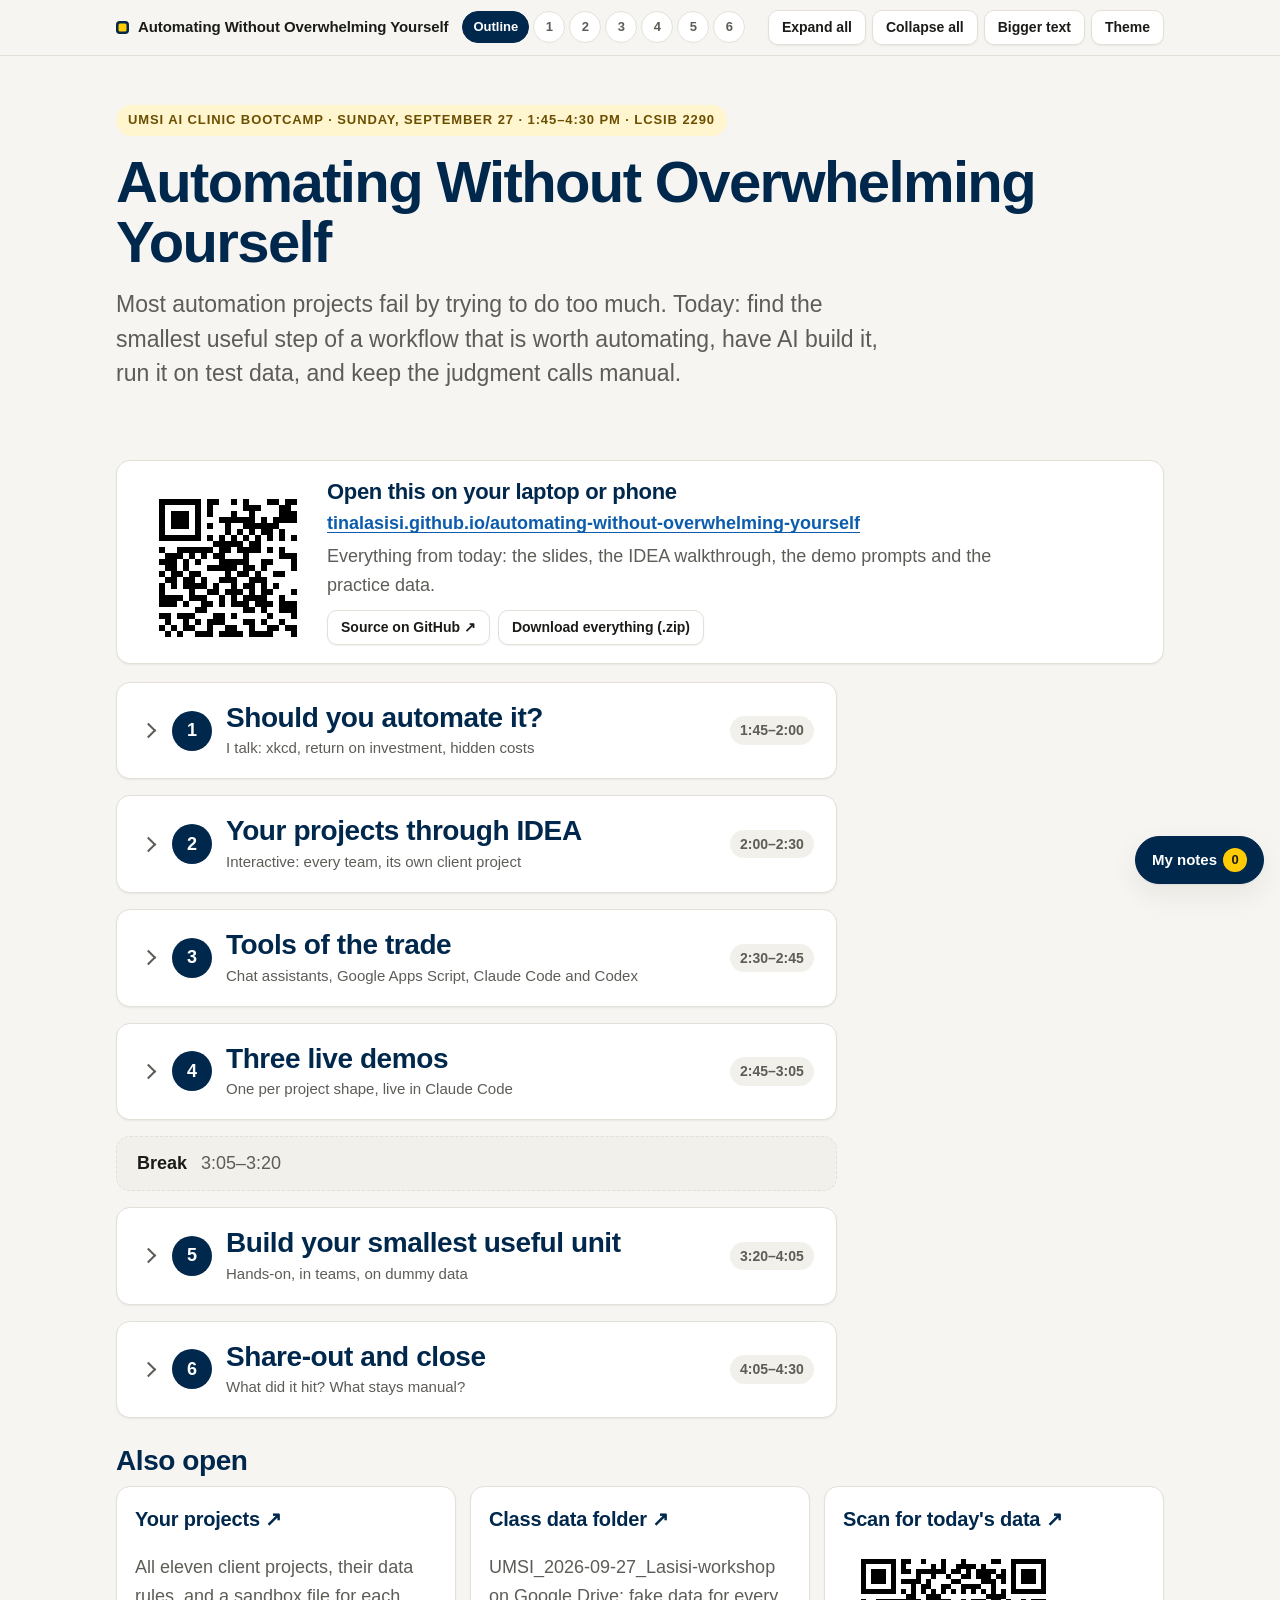
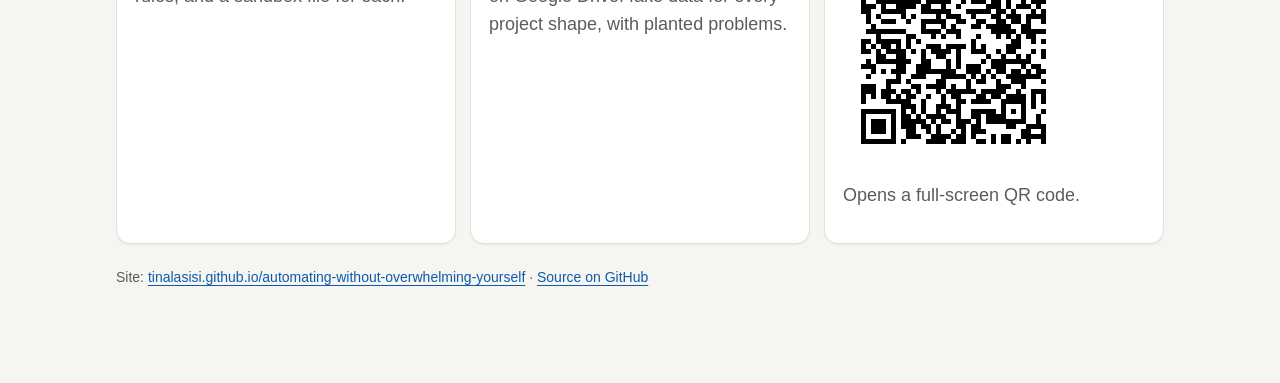
==== site/index.html @ 1454ea63 "Cache-bust shared assets so the notes feature loads immediately Co-Authored-By: Claude Opus 5.5 <nor" ====
<!doctype html>
<html lang="en">
<head>
<meta charset="utf-8">
<meta name="viewport" content="width=device-width, initial-scale=1">
<title>Workshop Outline</title>
<link rel="stylesheet" href="assets/shared.css?v=3">
<script src="assets/shared.js?v=3"></script>
<style>
.now-line{margin:14px 0 0;font-weight:700;color:var(--maize-ink);min-height:1.5em}
.agenda{list-style:none;margin:18px 0 0;padding:0}
.agenda>li{margin:0}
details.section>summary .num{flex:none;width:40px;height:40px;border-radius:50%;background:var(--accent);color:var(--accent-ink);display:grid;place-items:center;font-weight:700;font-size:18px}
details.section>summary .ttl{display:flex;flex-direction:column;gap:2px;min-width:0}
details.section>summary .ttl small{font-size:15px;color:var(--muted);font-weight:400}
details.section.is-now{border-color:var(--maize);box-shadow:0 0 0 3px var(--maize-bg)}
details.section.is-past{opacity:.6}
.section-body ul{margin:4px 0 14px;padding-left:22px}
.section-body li{margin:4px 0}
.open-row{display:flex;flex-wrap:wrap;gap:8px;align-items:center}
.break-row{display:flex;align-items:center;gap:14px;padding:12px 20px;margin:14px 0;border:1px dashed var(--line);border-radius:var(--radius);color:var(--muted);background:var(--surface-2)}
.break-row strong{color:var(--ink)}
.also{margin-top:26px}
.also .grid{margin-top:8px}
.share-card{display:flex;gap:22px;align-items:center;flex-wrap:wrap;background:var(--surface);border:1px solid var(--line);border-radius:var(--radius);padding:18px 22px;margin:8px 0 6px;box-shadow:var(--shadow-sm)}
.share-card .qr{background:#fff;border-radius:12px;padding:8px;line-height:0;flex:none}
.share-card .qr svg{width:150px;height:150px}
.share-card h2{font-size:22px;margin:0 0 4px}
.share-card p{margin:4px 0}
.share-card .url{font-weight:650;word-break:break-all}
.share-card .links{display:flex;gap:8px;flex-wrap:wrap;margin-top:10px}
</style>
</head>
<body>
<header class="topbar"><div class="page">
  <a class="brand" href="index.html">Automating Without Overwhelming Yourself</a>
  <nav class="section-nav" aria-label="Workshop sections">
    <a href="index.html" aria-current="page">Outline</a><a href="01-should-you-automate.html" target="_blank" rel="noopener">1</a><a href="02-idea-your-projects.html" target="_blank" rel="noopener">2</a><a href="03-tools-of-the-trade.html" target="_blank" rel="noopener">3</a><a href="04-live-demos.html" target="_blank" rel="noopener">4</a><a href="05-hands-on.html" target="_blank" rel="noopener">5</a><a href="06-share-and-close.html" target="_blank" rel="noopener">6</a>
  </nav>
  <div class="tools">
    <button type="button" data-expand-all>Expand all</button>
    <button type="button" data-collapse-all>Collapse all</button>
    <button type="button" data-present-toggle aria-label="Bigger text for the projector">Bigger text</button>
    <button type="button" data-theme-toggle aria-label="Switch light or dark">Theme</button>
  </div>
</div></header>
<main class="page">
  <section class="hero">
    <div class="kicker">UMSI AI Clinic Bootcamp · Sunday, September 27 · 1:45–4:30 pm · LCSIB 2290</div>
    <h1>Automating Without Overwhelming Yourself</h1>
    <p class="lede">Most automation projects fail by trying to do too much. Today: find the smallest useful step of a workflow that is worth automating, have AI build it, run it on test data, and keep the judgment calls manual.</p>
    <p class="now-line" id="now" aria-live="polite"></p>
  </section>

  <section class="share-card" aria-label="Open this site">
    <div class="qr" role="img" aria-label="QR code that opens this site"><svg width="246" height="246" class="segno"><g transform="scale(6)"><path fill="#fff" d="M0 0h41v41h-41z"/><path class="qrline" stroke="#000" d="M2 2.5h7m1 0h2m2 0h1m1 0h1m3 0h2m1 0h2m3 0h1m3 0h7m-37 1h1m5 0h1m1 0h1m5 0h3m3 0h2m3 0h2m1 0h1m1 0h1m5 0h1m-37 1h1m1 0h3m1 0h1m1 0h1m3 0h1m2 0h1m4 0h3m2 0h4m1 0h1m1 0h3m1 0h1m-37 1h1m1 0h3m1 0h1m3 0h6m1 0h1m1 0h4m1 0h2m1 0h2m1 0h1m1 0h3m1 0h1m-37 1h1m1 0h3m1 0h1m1 0h1m2 0h1m2 0h6m5 0h1m2 0h1m1 0h1m1 0h3m1 0h1m-37 1h1m5 0h1m4 0h1m1 0h1m1 0h1m1 0h2m1 0h1m2 0h1m1 0h2m3 0h1m5 0h1m-37 1h7m1 0h1m1 0h1m1 0h1m1 0h1m1 0h1m1 0h1m1 0h1m1 0h1m1 0h1m1 0h1m1 0h1m1 0h7m-28 1h5m1 0h2m8 0h3m-28 1h1m2 0h6m1 0h2m1 0h4m1 0h1m1 0h1m3 0h1m1 0h4m2 0h1m1 0h3m-36 1h3m1 0h1m1 0h1m1 0h2m3 0h1m5 0h4m2 0h2m1 0h1m1 0h3m1 0h1m-36 1h3m1 0h1m1 0h1m3 0h5m2 0h2m3 0h2m1 0h4m1 0h3m1 0h1m1 0h1m-36 1h2m1 0h1m3 0h5m1 0h2m1 0h1m4 0h1m1 0h1m1 0h1m2 0h3m1 0h4m-37 1h1m1 0h2m1 0h2m4 0h1m1 0h2m1 0h1m2 0h2m2 0h1m6 0h1m5 0h1m-36 1h2m1 0h2m1 0h1m2 0h3m2 0h3m5 0h1m1 0h4m3 0h2m-34 1h1m1 0h1m1 0h4m1 0h1m2 0h1m1 0h2m1 0h1m1 0h1m4 0h1m1 0h2m2 0h1m1 0h5m-37 1h1m4 0h1m2 0h2m1 0h3m1 0h1m1 0h2m3 0h1m1 0h1m3 0h1m2 0h1m1 0h2m1 0h1m-37 1h4m1 0h3m2 0h1m1 0h1m1 0h4m2 0h1m4 0h3m2 0h1m3 0h2m-36 1h3m1 0h1m2 0h2m1 0h1m1 0h3m1 0h3m1 0h3m2 0h1m1 0h1m3 0h1m1 0h2m-29 1h2m6 0h2m1 0h1m2 0h10m1 0h1m2 0h1m1 0h1m-37 1h2m1 0h3m3 0h2m1 0h1m5 0h1m3 0h4m2 0h3m1 0h2m2 0h1m-36 1h1m2 0h1m1 0h1m1 0h3m3 0h2m1 0h1m2 0h1m3 0h1m3 0h5m-33 1h1m1 0h1m1 0h2m2 0h1m2 0h2m2 0h1m2 0h2m1 0h3m1 0h3m4 0h1m1 0h1m-34 1h1m1 0h1m2 0h3m1 0h4m1 0h4m3 0h3m2 0h1m2 0h2m1 0h1m2 0h1m-34 1h2m6 0h2m1 0h1m2 0h1m2 0h1m2 0h1m2 0h1m4 0h6m-36 1h1m3 0h4m1 0h2m1 0h1m2 0h4m1 0h3m4 0h1m1 0h1m5 0h1m-37 1h3m1 0h2m1 0h1m5 0h2m1 0h2m1 0h3m1 0h1m3 0h2m3 0h2m-34 1h5m1 0h1m1 0h1m1 0h1m1 0h1m1 0h1m1 0h1m1 0h3m5 0h2m1 0h1m2 0h5m-37 1h1m1 0h2m1 0h1m3 0h1m1 0h5m4 0h1m5 0h1m4 0h1m2 0h1m-35 1h1m1 0h1m3 0h1m1 0h1m14 0h1m1 0h1m1 0h8m1 0h1m-29 1h1m1 0h2m1 0h1m1 0h2m1 0h3m1 0h1m2 0h1m2 0h1m3 0h1m1 0h1m-35 1h7m1 0h3m2 0h1m1 0h1m3 0h1m1 0h3m1 0h2m1 0h1m1 0h1m1 0h1m3 0h1m-37 1h1m5 0h1m1 0h1m3 0h9m3 0h2m1 0h2m3 0h1m2 0h2m-37 1h1m1 0h3m1 0h1m1 0h1m1 0h3m2 0h1m3 0h1m1 0h3m2 0h7m-33 1h1m1 0h3m1 0h1m1 0h2m1 0h1m1 0h2m1 0h3m2 0h3m2 0h5m2 0h1m2 0h1m-37 1h1m1 0h3m1 0h1m2 0h1m2 0h1m1 0h3m2 0h2m1 0h2m1 0h1m1 0h1m1 0h1m2 0h1m3 0h1m-37 1h1m5 0h1m2 0h1m1 0h2m1 0h1m1 0h5m5 0h1m2 0h1m2 0h5m-37 1h7m1 0h6m1 0h2m3 0h1m3 0h1m3 0h4m1 0h1m2 0h1"/></g></svg></div>
    <div>
      <h2>Open this on your laptop or phone</h2>
      <p class="url"><a href="https://tinalasisi.github.io/automating-without-overwhelming-yourself/">tinalasisi.github.io/automating-without-overwhelming-yourself</a></p>
      <p class="muted">Everything from today: the slides, the IDEA walkthrough, the demo prompts and the practice data.</p>
      <div class="links"><a class="btn" href="https://github.com/tinalasisi/automating-without-overwhelming-yourself" target="_blank" rel="noopener">Source on GitHub ↗</a><a class="btn" href="https://github.com/tinalasisi/automating-without-overwhelming-yourself/archive/refs/heads/main.zip">Download everything (.zip)</a></div>
    </div>
  </section>

  <ol class="agenda">
    <li><details class="section" data-start="1:45" data-end="2:00" data-title="Should you automate it?">
      <summary><span class="num">1</span><span class="ttl"><h2>Should you automate it?</h2><small>I talk: xkcd, return on investment, hidden costs</small></span><span class="meta">1:45–2:00</span></summary>
      <div class="section-body">
        <ul>
          <li>“Is It Worth the Time?” The original xkcd, and the math behind it</li>
          <li>Try it with a task of your own</li>
          <li>Return on investment, and the hidden costs: maintenance and over-engineering</li>
          <li>The value of manual processes</li>
          <li>Solving the wrong problem</li>
          <li>Today's thesis: the smallest useful unit</li>
        </ul>
        <div class="open-row"><a class="btn btn-primary btn-lg" href="01-should-you-automate.html" target="_blank" rel="noopener">Open section 1 ↗</a><span class="muted">opens in a new tab</span></div>
      </div>
    </details></li>

    <li><details class="section" data-start="2:00" data-end="2:30" data-title="Your projects through IDEA">
      <summary><span class="num">2</span><span class="ttl"><h2>Your projects through IDEA</h2><small>Interactive: every team, its own client project</small></span><span class="meta">2:00–2:30</span></summary>
      <div class="section-body">
        <ul>
          <li>Your eleven projects come in three shapes: intake → triage, pile → catalog, many sheets → one table</li>
          <li>The IDEA framework: Identify, Document, Experiment, Adjust</li>
          <li>Walk your project through IDEA, one step at a time</li>
          <li>Leave with your smallest useful unit named in one sentence</li>
        </ul>
        <div class="open-row"><a class="btn btn-primary btn-lg" href="02-idea-your-projects.html" target="_blank" rel="noopener">Open section 2 ↗</a><a class="btn" href="projects.html" target="_blank" rel="noopener">All eleven projects ↗</a></div>
      </div>
    </details></li>

    <li><details class="section" data-start="2:30" data-end="2:45" data-title="Tools of the trade">
      <summary><span class="num">3</span><span class="ttl"><h2>Tools of the trade</h2><small>Chat assistants, Google Apps Script, Claude Code and Codex</small></span><span class="meta">2:30–2:45</span></summary>
      <div class="section-body">
        <ul>
          <li>Match the tool to the task</li>
          <li>What your agent can touch: read, draft, send, delete</li>
          <li>It asks before it acts, and it follows house rules you write down</li>
          <li>What leaves your laptop, and why today is all dummy data</li>
          <li>Which tool fits your project?</li>
        </ul>
        <div class="open-row"><a class="btn btn-primary btn-lg" href="03-tools-of-the-trade.html" target="_blank" rel="noopener">Open section 3 ↗</a></div>
      </div>
    </details></li>

    <li><details class="section" data-start="2:45" data-end="3:05" data-title="Three live demos">
      <summary><span class="num">4</span><span class="ttl"><h2>Three live demos</h2><small>One per project shape, live in Claude Code</small></span><span class="meta">2:45–3:05</span></summary>
      <div class="section-body">
        <ul>
          <li>Intake → triage: every application gets a status</li>
          <li>Pile → catalog: versions, duplicates and personal information flagged</li>
          <li>Many sheets → one table: a join, not AI</li>
        </ul>
        <div class="open-row"><a class="btn btn-primary btn-lg" href="04-live-demos.html" target="_blank" rel="noopener">Open section 4 ↗</a></div>
      </div>
    </details></li>

    <li class="break-row" data-start="3:05" data-end="3:20"><strong>Break</strong><span>3:05–3:20</span></li>

    <li><details class="section" data-start="3:20" data-end="4:05" data-title="Build your smallest useful unit">
      <summary><span class="num">5</span><span class="ttl"><h2>Build your smallest useful unit</h2><small>Hands-on, in teams, on dummy data</small></span><span class="meta">3:20–4:05</span></summary>
      <div class="section-body">
        <ul>
          <li>Pick the sandbox file that looks like your client's work</li>
          <li>Build the form, fill it with dummies</li>
          <li>Have AI write the script. Read its explanation. Then run it.</li>
          <li>When it hits a planted problem: a rule, or manual review?</li>
        </ul>
        <div class="open-row"><a class="btn btn-primary btn-lg" href="05-hands-on.html" target="_blank" rel="noopener">Open section 5 ↗</a></div>
      </div>
    </details></li>

    <li><details class="section" data-start="4:05" data-end="4:30" data-title="Share-out and close">
      <summary><span class="num">6</span><span class="ttl"><h2>Share-out and close</h2><small>What did it hit? What stays manual?</small></span><span class="meta">4:05–4:30</span></summary>
      <div class="section-body">
        <ul>
          <li>Three or four teams: what did you automate, what did it hit, what stays manual?</li>
          <li>Keep it alive, and make it findable</li>
          <li>Before you automate the answer, check it's the right problem</li>
          <li>4:30: Charles Kemp, “Discovering the Problem Behind the Problem”</li>
        </ul>
        <div class="open-row"><a class="btn btn-primary btn-lg" href="06-share-and-close.html" target="_blank" rel="noopener">Open section 6 ↗</a></div>
      </div>
    </details></li>
  </ol>

  <section class="also">
    <h2>Also open</h2>
    <div class="grid">
      <a class="card" href="projects.html" target="_blank" rel="noopener"><h3>Your projects ↗</h3><p class="muted">All eleven client projects, their data rules, and a sandbox file for each.</p></a>
      <a class="card" href="https://drive.google.com/drive/folders/1YOv6oia4dKvwDzNuGzLgGpVrD6Jz7lCF?usp=sharing" target="_blank" rel="noopener"><h3>Class data folder ↗</h3><p class="muted">UMSI_2026-09-27_Lasisi-workshop on Google Drive: fake data for every project shape, with planted problems.</p></a>
    
      <a class="card" href="qr.html" target="_blank" rel="noopener"><h3>Scan for today's data ↗</h3><span class="qr-mini" style="display:inline-block;background:#fff;border-radius:12px;padding:8px;line-height:0" role="img" aria-label="QR code for the class data folder"><svg width="205" height="205" class="segno"><g transform="scale(5)"><path fill="#fff" d="M0 0h41v41h-41z"/><path class="qrline" stroke="#000" d="M2 2.5h7m1 0h2m2 0h1m3 0h1m3 0h1m5 0h2m2 0h7m-37 1h1m5 0h1m1 0h1m5 0h1m1 0h1m2 0h4m1 0h1m5 0h1m5 0h1m-37 1h1m1 0h3m1 0h1m1 0h2m1 0h6m1 0h2m1 0h1m1 0h4m1 0h1m1 0h1m1 0h3m1 0h1m-37 1h1m1 0h3m1 0h1m4 0h1m2 0h1m2 0h1m2 0h2m1 0h3m1 0h2m1 0h1m1 0h3m1 0h1m-37 1h1m1 0h3m1 0h1m1 0h4m1 0h1m4 0h2m4 0h3m1 0h1m1 0h1m1 0h3m1 0h1m-37 1h1m5 0h1m3 0h1m1 0h2m2 0h2m2 0h4m2 0h1m3 0h1m5 0h1m-37 1h7m1 0h1m1 0h1m1 0h1m1 0h1m1 0h1m1 0h1m1 0h1m1 0h1m1 0h1m1 0h1m1 0h1m1 0h7m-28 1h2m2 0h3m9 0h4m-29 1h1m2 0h9m1 0h5m2 0h1m1 0h3m1 0h2m1 0h1m2 0h1m1 0h3m-37 1h3m1 0h1m2 0h4m1 0h2m2 0h1m2 0h1m5 0h3m1 0h1m1 0h3m1 0h1m-36 1h2m2 0h5m3 0h6m3 0h5m1 0h2m1 0h1m3 0h1m1 0h1m-36 1h1m1 0h1m4 0h1m1 0h1m4 0h1m1 0h3m2 0h1m3 0h2m1 0h3m1 0h4m-36 1h1m2 0h3m2 0h1m2 0h5m2 0h2m2 0h2m2 0h2m1 0h2m1 0h1m2 0h1m-35 1h1m9 0h1m3 0h1m1 0h1m3 0h2m1 0h5m2 0h2m-33 1h8m3 0h4m1 0h3m6 0h5m1 0h5m-34 1h1m5 0h2m3 0h1m1 0h1m2 0h1m3 0h1m3 0h1m1 0h1m1 0h1m1 0h2m-35 1h2m1 0h5m1 0h1m1 0h1m10 0h1m7 0h2m2 0h1m1 0h1m-37 1h1m1 0h1m1 0h2m1 0h1m1 0h1m3 0h3m1 0h4m1 0h1m1 0h1m4 0h3m-32 1h2m1 0h1m1 0h4m1 0h1m1 0h1m1 0h4m1 0h1m2 0h3m2 0h1m1 0h2m3 0h1m1 0h1m-34 1h2m2 0h2m3 0h1m2 0h2m2 0h1m5 0h1m2 0h1m2 0h1m1 0h1m2 0h1m-36 1h1m1 0h7m2 0h2m3 0h1m1 0h1m4 0h1m1 0h8m-34 1h3m4 0h2m2 0h3m3 0h1m1 0h1m1 0h3m2 0h3m3 0h1m1 0h2m-34 1h1m1 0h1m1 0h3m2 0h8m2 0h3m1 0h1m1 0h2m1 0h2m1 0h1m1 0h2m-36 1h1m5 0h1m2 0h3m3 0h5m1 0h1m1 0h1m1 0h1m2 0h7m-31 1h3m1 0h1m5 0h2m4 0h1m1 0h2m2 0h1m2 0h3m3 0h1m-37 1h3m2 0h1m4 0h2m1 0h4m1 0h1m2 0h1m5 0h3m2 0h1m-33 1h3m1 0h3m1 0h2m1 0h1m3 0h1m1 0h6m1 0h5m2 0h1m2 0h3m-37 1h1m1 0h1m1 0h2m1 0h1m1 0h2m2 0h1m2 0h1m1 0h2m3 0h2m1 0h2m1 0h4m1 0h1m1 0h1m-37 1h1m4 0h5m2 0h1m3 0h1m2 0h2m1 0h4m2 0h5m1 0h1m1 0h1m-29 1h3m1 0h1m2 0h3m1 0h1m8 0h1m3 0h1m1 0h1m-35 1h7m1 0h1m1 0h1m1 0h1m2 0h1m1 0h3m2 0h5m1 0h1m1 0h1m1 0h1m3 0h1m-37 1h1m5 0h1m1 0h2m1 0h1m1 0h4m2 0h1m2 0h2m1 0h4m3 0h1m2 0h1m-36 1h1m1 0h3m1 0h1m1 0h5m1 0h1m1 0h2m1 0h3m1 0h1m1 0h8m2 0h1m-36 1h1m1 0h3m1 0h1m1 0h3m1 0h2m1 0h1m3 0h2m1 0h2m5 0h2m2 0h4m-37 1h1m1 0h3m1 0h1m2 0h2m2 0h1m1 0h1m2 0h1m1 0h1m1 0h3m7 0h2m2 0h1m-37 1h1m5 0h1m2 0h3m2 0h4m1 0h2m1 0h1m3 0h1m1 0h2m2 0h5m-37 1h7m1 0h1m4 0h4m1 0h3m2 0h2m1 0h1m1 0h2m1 0h1m1 0h1m2 0h1"/></g></svg></span><p class="muted">Opens a full-screen QR code.</p></a>
    </div>
  </section>
  <p class="source-link muted" style="margin-top:22px;font-size:14px">Site: <a href="https://tinalasisi.github.io/automating-without-overwhelming-yourself/">tinalasisi.github.io/automating-without-overwhelming-yourself</a> · <a href="https://github.com/tinalasisi/automating-without-overwhelming-yourself" target="_blank" rel="noopener">Source on GitHub</a></p>
</main>
<script>
(function(){
  var items=[].slice.call(document.querySelectorAll('[data-start]')),nowEl=document.getElementById('now');
  function toMin(s){var p=s.split(':'),h=+p[0],m=+p[1];if(h<12)h+=12;return h*60+m;}
  function fmt(m){var h=Math.floor(m/60),r=m%60;return (h?h+' h ':'')+r+' min';}
  function tick(){
    var d=new Date(),t=d.getHours()*60+d.getMinutes();
    var day=d.getFullYear()===2026&&d.getMonth()===8&&d.getDate()===27;
    items.forEach(function(el){el.classList.remove('is-now','is-past');});
    if(!day){nowEl.textContent='';return;}
    var first=toMin(items[0].dataset.start),last=toMin(items[items.length-1].dataset.end);
    if(t<first){nowEl.textContent='We start in '+fmt(first-t)+'.';return;}
    if(t>=last){nowEl.textContent='Thanks, everyone. Next up: Charles Kemp.';items.forEach(function(el){el.classList.add('is-past');});return;}
    items.forEach(function(el){var s=toMin(el.dataset.start),e=toMin(el.dataset.end);
      if(t>=e)el.classList.add('is-past');
      else if(t>=s){el.classList.add('is-now');nowEl.textContent='Now: '+(el.dataset.title||'Break')+', until '+el.dataset.end+'.';}});
  }
  tick();setInterval(tick,30000);
})();
</script>
</body>
</html>
---- site/assets/shared.css ----
/* Automating Without Overwhelming Yourself: shared styles (v2). Pages reuse these tokens; never hard-code colors. */
:root{
  --bg:#f6f5f1;--surface:#ffffff;--surface-2:#f2f0ea;--ink:#1b1b19;--muted:#5d5c57;--line:#e3e0d8;
  --heading:#00274c;--accent:#00274c;--accent-ink:#ffffff;--link:#0b5cad;
  --maize:#ffcb05;--maize-ink:#6b4f00;--maize-bg:#fff5cf;
  --ok:#1f6f43;--ok-bg:#e6f4ec;--warn:#8a5a00;--warn-bg:#fdf3dc;--danger:#a4262c;--danger-bg:#fbeaea;
  --shape1:#2f6f5e;--shape2:#7a4b9c;--shape3:#b3541e;--focus:#2b6cb0;
  --shadow-sm:0 1px 2px rgba(25,25,20,.06);--shadow:0 1px 2px rgba(25,25,20,.05),0 10px 28px rgba(25,25,20,.07);
  --radius:14px;color-scheme:light;
}
@media (prefers-color-scheme:dark){:root:not([data-theme="light"]){
  --bg:#131312;--surface:#1c1c1a;--surface-2:#252523;--ink:#ecebe6;--muted:#a9a79f;--line:#33322e;
  --heading:#f3f1ea;--accent:#9cc3ff;--accent-ink:#0d1b2a;--link:#9cc3ff;
  --maize:#ffcb05;--maize-ink:#ffd84d;--maize-bg:#3a3214;
  --ok:#7fd6a4;--ok-bg:#1b3326;--warn:#ffd27a;--warn-bg:#3a2f14;--danger:#ff8a8f;--danger-bg:#3a1f20;
  --shape1:#6fc2a8;--shape2:#c39be0;--shape3:#f0a070;--focus:#9cc3ff;
  --shadow-sm:0 1px 2px rgba(0,0,0,.45);--shadow:0 1px 2px rgba(0,0,0,.4),0 10px 28px rgba(0,0,0,.35);color-scheme:dark;}}
:root[data-theme="dark"]{
  --bg:#131312;--surface:#1c1c1a;--surface-2:#252523;--ink:#ecebe6;--muted:#a9a79f;--line:#33322e;
  --heading:#f3f1ea;--accent:#9cc3ff;--accent-ink:#0d1b2a;--link:#9cc3ff;
  --maize:#ffcb05;--maize-ink:#ffd84d;--maize-bg:#3a3214;
  --ok:#7fd6a4;--ok-bg:#1b3326;--warn:#ffd27a;--warn-bg:#3a2f14;--danger:#ff8a8f;--danger-bg:#3a1f20;
  --shape1:#6fc2a8;--shape2:#c39be0;--shape3:#f0a070;--focus:#9cc3ff;
  --shadow-sm:0 1px 2px rgba(0,0,0,.45);--shadow:0 1px 2px rgba(0,0,0,.4),0 10px 28px rgba(0,0,0,.35);color-scheme:dark;}
*{box-sizing:border-box}
html{-webkit-text-size-adjust:100%;scroll-behavior:smooth}
body{margin:0;background:var(--bg);color:var(--ink);font:18px/1.6 -apple-system,BlinkMacSystemFont,"SF Pro Text","Segoe UI",Inter,Helvetica,Arial,sans-serif;-webkit-font-smoothing:antialiased}
:root.present body{font-size:21px}
:root.present .prompt pre{font-size:17px}
::selection{background:var(--maize-bg)}
a{color:var(--link);text-underline-offset:3px}
a:focus-visible,button:focus-visible,summary:focus-visible,input:focus-visible,select:focus-visible,textarea:focus-visible{outline:3px solid var(--focus);outline-offset:2px;border-radius:6px}
img{max-width:100%;height:auto}
.page{max-width:1080px;margin:0 auto;padding:0 16px 80px}
/* top bar */
.topbar{position:sticky;top:0;z-index:20;background:var(--bg);border-bottom:1px solid var(--line)}
@supports (background:color-mix(in srgb,red,blue)){.topbar{background:color-mix(in srgb,var(--bg) 86%,transparent);-webkit-backdrop-filter:saturate(1.3) blur(10px);backdrop-filter:saturate(1.3) blur(10px)}}
.topbar .page{display:flex;flex-wrap:wrap;align-items:center;gap:8px 14px;padding-top:10px;padding-bottom:10px}
.brand{display:inline-flex;align-items:center;gap:9px;font-weight:750;font-size:15px;color:var(--ink);text-decoration:none;letter-spacing:-.005em}
.brand::before{content:"";width:13px;height:13px;border-radius:4px;background:var(--maize);box-shadow:inset 0 0 0 2.5px var(--accent);flex:none}
.crumb{font-size:14px;color:var(--muted)}
.section-nav{display:flex;gap:4px;flex-wrap:wrap}
.section-nav a{min-width:32px;height:32px;padding:0 10px;border-radius:999px;display:inline-grid;place-items:center;font-size:13px;font-weight:650;text-decoration:none;color:var(--muted);border:1px solid var(--line);background:var(--surface)}
.section-nav a:hover{border-color:var(--accent);color:var(--ink)}
.section-nav a[aria-current="page"]{background:var(--accent);color:var(--accent-ink);border-color:var(--accent)}
.tools{margin-left:auto;display:flex;gap:6px;flex-wrap:wrap}
/* buttons */
button,.btn{font:inherit;font-size:14px;font-weight:600;line-height:1.2;cursor:pointer;border:1px solid var(--line);background:var(--surface);color:var(--ink);padding:8px 13px;border-radius:10px;text-decoration:none;display:inline-flex;align-items:center;gap:6px;box-shadow:var(--shadow-sm);transition:border-color .12s,transform .12s,box-shadow .12s}
button:hover,.btn:hover{border-color:var(--accent)}
button:active,.btn:active{transform:translateY(1px)}
button[disabled]{opacity:.5;cursor:not-allowed}
.btn-primary{background:var(--accent);color:var(--accent-ink);border-color:var(--accent)}
.btn-primary:hover{box-shadow:var(--shadow)}
.btn-lg{font-size:17px;padding:11px 18px;border-radius:12px}
/* hero */
.hero{padding:48px 0 20px}
.kicker{display:inline-flex;align-items:center;gap:8px;font-size:13px;font-weight:750;letter-spacing:.07em;text-transform:uppercase;color:var(--maize-ink);background:var(--maize-bg);padding:5px 12px;border-radius:999px}
h1{font-size:clamp(34px,5.2vw,58px);line-height:1.05;margin:16px 0 14px;letter-spacing:-.028em;color:var(--heading);font-weight:800}
.lede{font-size:clamp(19px,2.3vw,23px);line-height:1.5;color:var(--muted);margin:0;max-width:60ch}
h2{font-size:clamp(21px,2.6vw,28px);line-height:1.2;margin:0;letter-spacing:-.015em;color:var(--heading)}
h3{font-size:20px;margin:20px 0 6px;letter-spacing:-.01em;color:var(--heading)}
p,li{max-width:72ch}
li{margin:5px 0}
/* sections as toggles */
details.section{background:var(--surface);border:1px solid var(--line);border-radius:var(--radius);margin:16px 0;box-shadow:var(--shadow-sm);transition:box-shadow .15s,border-color .15s}
details.section:hover,details.section[open]{box-shadow:var(--shadow)}
details.section>summary{list-style:none;cursor:pointer;display:flex;align-items:center;gap:14px;padding:18px 22px;border-radius:var(--radius)}
details.section>summary::-webkit-details-marker{display:none}
details.section>summary::before{content:"";width:9px;height:9px;border-right:2.5px solid var(--muted);border-bottom:2.5px solid var(--muted);transform:rotate(-45deg);transition:transform .15s;flex:none;margin:0 4px}
details.section[open]>summary::before{transform:rotate(45deg)}
details.section[open]>summary{border-bottom:1px solid var(--line);border-radius:var(--radius) var(--radius) 0 0}
details.section>summary:hover{background:var(--surface-2)}
details.section>summary .meta{margin-left:auto;font-size:14px;font-weight:600;color:var(--muted);white-space:nowrap;background:var(--surface-2);padding:3px 10px;border-radius:999px}
.section-body{padding:20px 26px 26px 52px}
@media (max-width:640px){.section-body{padding:16px 16px 20px}details.section>summary{padding:14px 16px}}
details.notes{margin-top:22px;border-top:1px dashed var(--line);padding-top:10px;font-size:15px;color:var(--muted)}
details.notes>summary{cursor:pointer;font-weight:650}
details.reveal{border:1px dashed var(--line);border-radius:12px;padding:10px 16px;margin:14px 0;background:var(--surface-2)}
details.reveal>summary{cursor:pointer;font-weight:650}
details.reveal[open]{border-style:solid}
/* layout blocks */
.grid{display:grid;grid-template-columns:repeat(auto-fit,minmax(260px,1fr));gap:14px}
.card{background:var(--surface);border:1px solid var(--line);border-radius:var(--radius);padding:16px 18px;box-shadow:var(--shadow-sm)}
.card h3{margin-top:0}
a.card{display:block;color:inherit;text-decoration:none;transition:transform .12s,box-shadow .12s,border-color .12s}
a.card:hover{transform:translateY(-2px);box-shadow:var(--shadow);border-color:var(--accent)}
.surface-2{background:var(--surface-2)}
.callout{background:var(--maize-bg);border-left:5px solid var(--maize);border-radius:10px;padding:14px 18px;margin:14px 0}
.callout.ok{background:var(--ok-bg);border-left-color:var(--ok)}
.callout.warn{background:var(--warn-bg);border-left-color:var(--warn)}
.big-quote{font-family:ui-serif,"New York",Georgia,"Times New Roman",serif;font-size:clamp(24px,3.2vw,34px);font-weight:600;line-height:1.25;letter-spacing:-.01em;margin:14px 0;padding-left:18px;border-left:5px solid var(--maize);color:var(--heading)}
.pill{display:inline-block;font-size:13px;font-weight:650;padding:3px 11px;border-radius:999px;background:var(--surface-2);border:1px solid var(--line);color:var(--ink)}
.shape-1{--shape:var(--shape1)}.shape-2{--shape:var(--shape2)}.shape-3{--shape:var(--shape3)}
.shape-bar{border-left:5px solid var(--shape,var(--line))}
.shape-text{color:var(--shape,var(--ink))}
/* code and prompts */
code,pre,kbd{font-family:ui-monospace,"SF Mono",SFMono-Regular,Menlo,monospace}
code{font-size:.86em;background:var(--surface-2);padding:2px 6px;border-radius:6px}
kbd{font-size:.85em;background:var(--surface);border:1px solid var(--line);border-bottom-width:2px;border-radius:6px;padding:1px 6px}
.prompt{border:1px solid var(--line);border-radius:12px;overflow:hidden;margin:14px 0;background:var(--surface);box-shadow:var(--shadow-sm)}
.prompt-head{display:flex;justify-content:space-between;align-items:center;gap:8px;padding:9px 14px;background:var(--surface-2);font-size:14px;font-weight:650;border-bottom:1px solid var(--line)}
.prompt pre{margin:0;padding:14px 16px;white-space:pre-wrap;word-wrap:break-word;font-size:15px;line-height:1.55}
/* numbered steps */
ol.steps{counter-reset:step;list-style:none;padding:0;margin:12px 0}
ol.steps>li{counter-increment:step;position:relative;padding:4px 0 14px 50px;max-width:none}
ol.steps>li::before{content:counter(step);position:absolute;left:0;top:1px;width:34px;height:34px;border-radius:50%;background:var(--accent);color:var(--accent-ink);font-weight:750;display:grid;place-items:center;font-size:16px}
/* tables */
.table-wrap{overflow-x:auto;border:1px solid var(--line);border-radius:12px;background:var(--surface)}
table{border-collapse:collapse;width:100%;font-size:16px}
th,td{text-align:left;padding:10px 12px;border-bottom:1px solid var(--line);vertical-align:top}
tbody tr:last-child td{border-bottom:0}
tbody tr:nth-child(even){background:var(--surface-2)}
th{font-size:12.5px;text-transform:uppercase;letter-spacing:.05em;color:var(--muted);background:var(--surface)}
/* forms */
label{font-weight:650}
input[type=text],input[type=number],select,textarea{font:inherit;font-size:16px;color:var(--ink);background:var(--surface);border:1px solid var(--line);border-radius:10px;padding:9px 12px;width:100%}
input[type=text]:focus,input[type=number]:focus,select:focus,textarea:focus{border-color:var(--accent)}
textarea{min-height:120px;resize:vertical;line-height:1.5}
/* figures */
figure{margin:14px 0}
figcaption{font-size:14px;color:var(--muted);margin-top:8px}
/* footer pager */
.pager{display:grid;grid-template-columns:1fr auto 1fr;gap:12px;align-items:stretch;margin-top:36px;padding-top:18px;border-top:1px solid var(--line)}
.pager a{text-decoration:none;font-weight:650;padding:12px 16px;border:1px solid var(--line);border-radius:12px;background:var(--surface);color:var(--ink);box-shadow:var(--shadow-sm)}
.pager a:hover{border-color:var(--accent)}
.pager a:last-child{text-align:right}
@media (max-width:640px){.pager{grid-template-columns:1fr}.pager a:last-child{text-align:left}}
.muted{color:var(--muted)}
.visually-hidden{position:absolute!important;width:1px;height:1px;overflow:hidden;clip:rect(0 0 0 0);white-space:nowrap}
@media (prefers-reduced-motion:reduce){*{transition:none!important;scroll-behavior:auto!important}}
@media print{.topbar,.tools,.pager{display:none}details.section{break-inside:avoid;box-shadow:none}}
/* My notes (button + panel on every page) */
:root{--on-maize:#1b1b19}
.aw-notes-btn{position:fixed;right:16px;bottom:16px;z-index:40;background:var(--accent);color:var(--accent-ink);border-color:var(--accent);border-radius:999px;padding:11px 16px;font-size:15px;box-shadow:var(--shadow)}
.aw-count{display:inline-grid;place-items:center;min-width:24px;height:24px;padding:0 7px;border-radius:999px;background:var(--maize);color:var(--on-maize);font-size:13px;font-weight:750}
.aw-notes-panel{position:fixed;right:16px;bottom:74px;z-index:41;width:min(480px,calc(100vw - 32px));max-height:min(76vh,720px);overflow:auto;background:var(--surface);border:1px solid var(--line);border-radius:16px;box-shadow:var(--shadow);padding:16px 18px}
.aw-notes-panel[hidden]{display:none}
.aw-notes-head{display:flex;justify-content:space-between;align-items:center;gap:10px}
.aw-notes-head h2{font-size:21px}
.aw-notes-panel p{font-size:14px;margin:6px 0 10px}
.aw-notes-panel label{display:block;font-size:14px;margin-bottom:4px}
.aw-actions{display:flex;gap:8px;flex-wrap:wrap;margin:12px 0}
.aw-preview{border-top:1px solid var(--line);padding-top:8px;font-size:14px}
.aw-preview h3{font-size:12.5px;text-transform:uppercase;letter-spacing:.05em;color:var(--muted);margin:14px 0 6px}
.aw-preview .item{margin:6px 0;padding:8px 10px;background:var(--surface-2);border-radius:8px}
.aw-preview .item b{display:block;font-size:13px}
.aw-preview .item p{margin:3px 0 0;white-space:pre-wrap;max-width:none;font-size:14px}
.aw-clear{margin-top:12px;font-size:13px;color:var(--danger);background:transparent;box-shadow:none}
details.record .record-grid{display:grid;grid-template-columns:repeat(auto-fit,minmax(280px,1fr));gap:14px}
details.record textarea{min-height:110px}
details.record label{display:block;margin-bottom:6px}
@media print{.aw-notes-btn,.aw-notes-panel{display:none}}
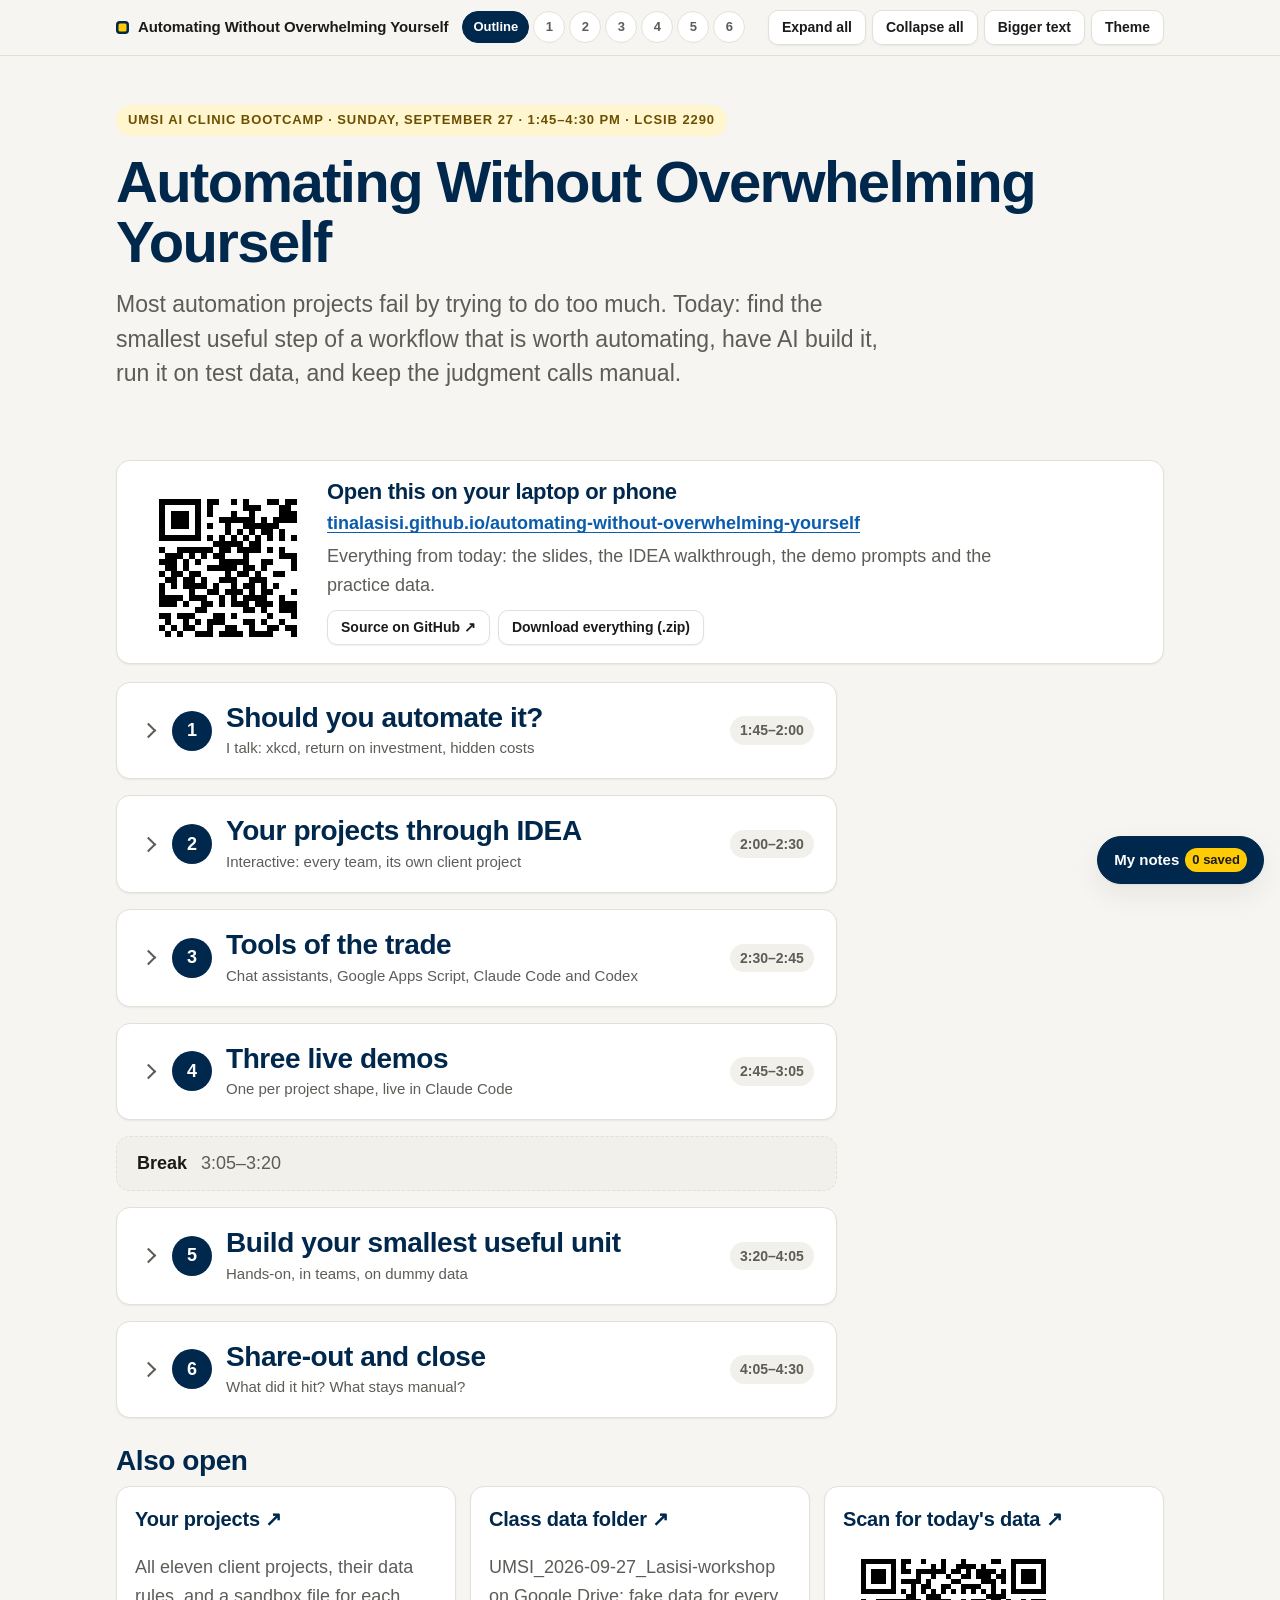
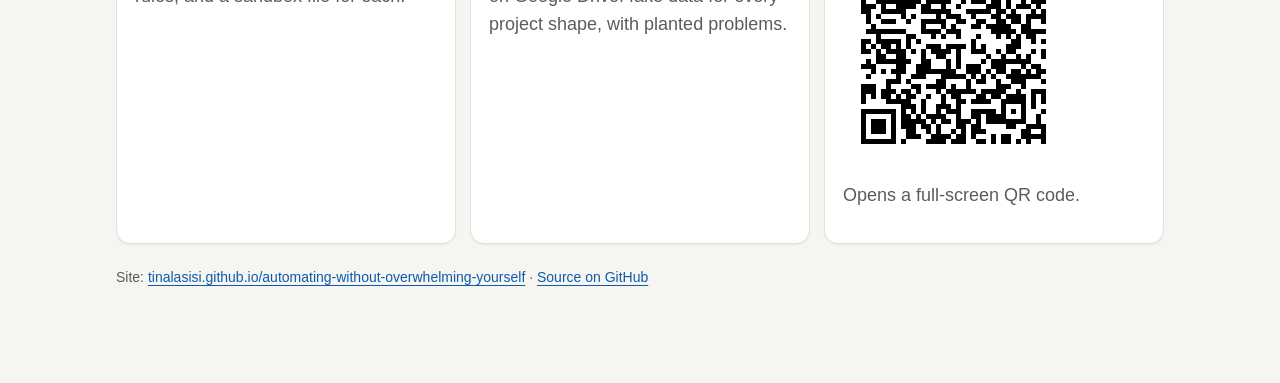
==== commit 0bd19e0e: "My notes: clearer count and name field Co-Authored-By: Claude Opus 5.5 <noreply@anthropic.com>" ====
--- a/site/index.html
+++ b/site/index.html
@@ -4,8 +4,8 @@
 <meta charset="utf-8">
 <meta name="viewport" content="width=device-width, initial-scale=1">
 <title>Workshop Outline</title>
-<link rel="stylesheet" href="assets/shared.css?v=3">
-<script src="assets/shared.js?v=3"></script>
+<link rel="stylesheet" href="assets/shared.css?v=4">
+<script src="assets/shared.js?v=4"></script>
 <style>
 .now-line{margin:14px 0 0;font-weight:700;color:var(--maize-ink);min-height:1.5em}
 .agenda{list-style:none;margin:18px 0 0;padding:0}
--- a/site/assets/shared.css
+++ b/site/assets/shared.css
@@ -150,3 +150,5 @@
 details.record textarea{min-height:110px}
 details.record label{display:block;margin-bottom:6px}
 @media print{.aw-notes-btn,.aw-notes-panel{display:none}}
+.aw-notes-panel .aw-hint{font-size:12.5px;margin:4px 0 0}
+.aw-count{white-space:nowrap}
